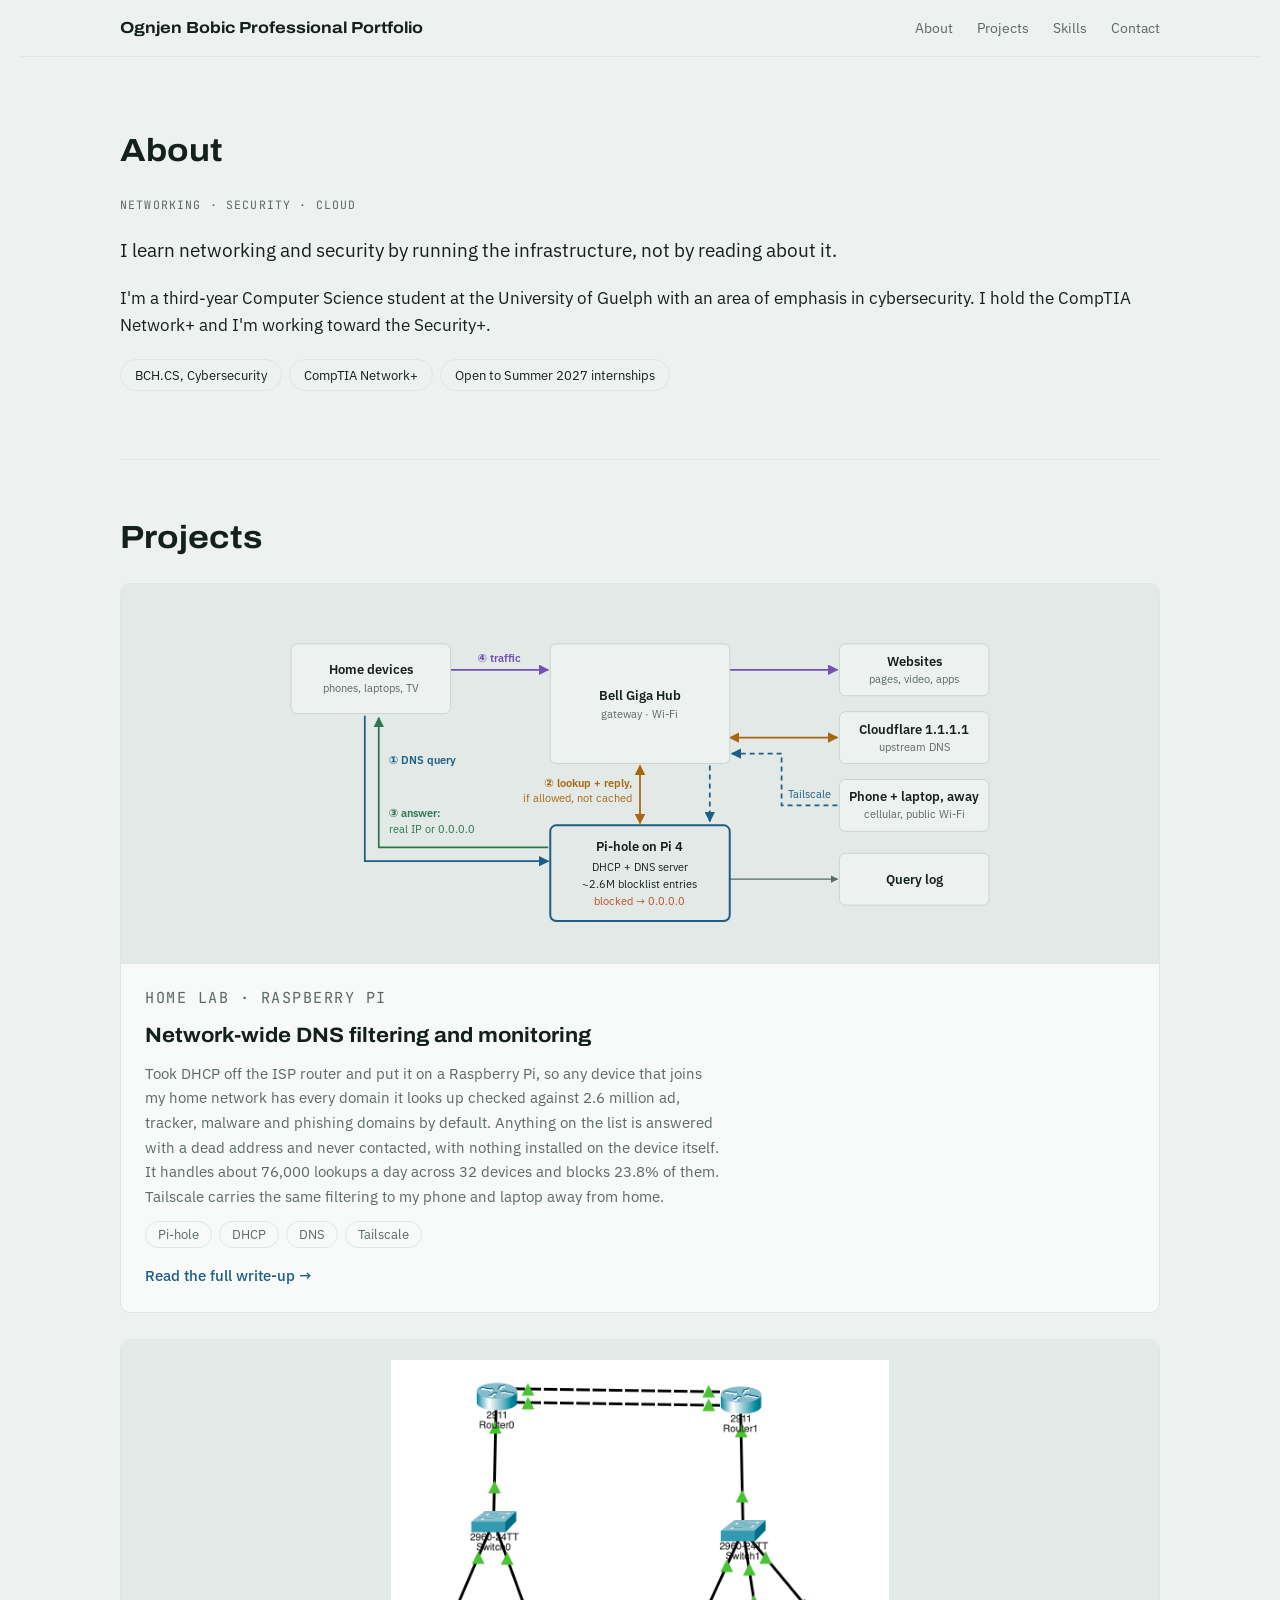
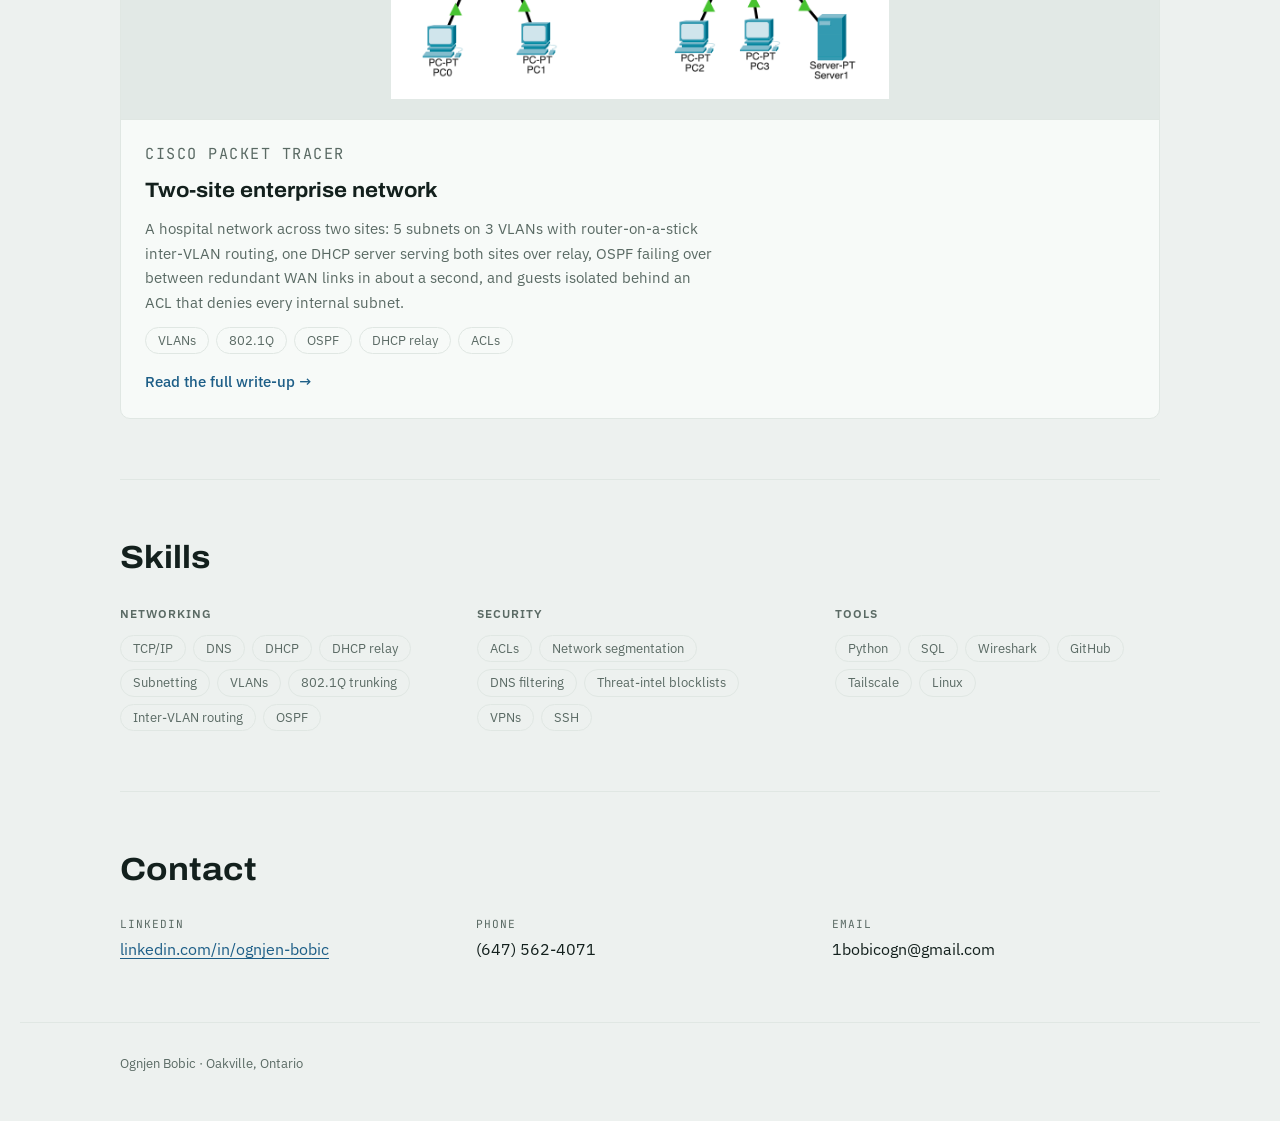
==== index.html @ 30f72a2c "Portfolio site: networking and security project write-ups Static site, no build step. Home page plus" ====
<!doctype html>
<html lang="en">
<head>
<meta charset="utf-8">
<meta name="viewport" content="width=device-width, initial-scale=1, viewport-fit=cover">
<title>Ognjen Bobic Portfolio</title>
<meta name="description" content="Networking and security projects by Ognjen Bobic: a Raspberry Pi running DHCP, DNS and filtering for a 32-device network, and a two-site enterprise network built in Cisco Packet Tracer.">
<link rel="preconnect" href="https://fonts.googleapis.com">
<link rel="preconnect" href="https://fonts.gstatic.com" crossorigin>
<link rel="stylesheet" href="https://fonts.googleapis.com/css2?family=Archivo:wdth,wght@75..125,500..800&family=IBM+Plex+Sans:wght@400;500;600&family=JetBrains+Mono:wght@400;500&display=swap">
<link rel="icon" href="favicon.svg" type="image/svg+xml">
<link rel="stylesheet" href="style.css">
</head>
<body>
<nav class="top"><div class="wrap">
  <a class="brand" href="#top">Ognjen Bobic Professional Portfolio</a>
  <ul>
    <li><a href="#about">About</a></li>
    <li><a href="#projects">Projects</a></li>
    <li><a href="#skills">Skills</a></li>
    <li><a href="#contact">Contact</a></li>
  </ul>
</div></nav>

<main class="wrap" id="top">

  <header class="hero" id="about">
    <h2 class="hero-title">About</h2>
    <div class="hero-text">
      <p class="label">Networking · Security · Cloud</p>
      <p class="lede">I learn networking and security by running the infrastructure, not by reading about it.</p>
      <p>I'm a third-year Computer Science student at the University of Guelph with an area of emphasis in cybersecurity. I hold the CompTIA Network+ and I'm working toward the Security+.</p>
      <ul class="facts">
        <li>BCH.CS, Cybersecurity</li>
        <li>CompTIA Network+</li>
        <li>Open to Summer 2027 internships</li>
      </ul>
    </div>
  </header>

  <section id="projects">
    <h2>Projects</h2>
    <div class="projects">
      <a class="pcard" href="pihole.html">
        <div class="thumb"><svg viewBox="0 0 760 340" role="img" aria-label="A device asks the Pi, the Pi checks with Cloudflare through the router only if needed, then the device connects through the router">
          <defs>
            <marker id="ar" viewBox="0 0 10 10" refX="9" refY="5" markerWidth="6" markerHeight="6" orient="auto-start-reverse"><path d="M0 0L10 5L0 10z" fill="var(--muted)"/></marker>
            <marker id="m1" viewBox="0 0 10 10" refX="9" refY="5" markerWidth="6" markerHeight="6" orient="auto-start-reverse"><path d="M0 0L10 5L0 10z" fill="var(--accent)"/></marker>
            <marker id="m2" viewBox="0 0 10 10" refX="9" refY="5" markerWidth="6" markerHeight="6" orient="auto-start-reverse"><path d="M0 0L10 5L0 10z" fill="var(--s2)"/></marker>
            <marker id="m3" viewBox="0 0 10 10" refX="9" refY="5" markerWidth="6" markerHeight="6" orient="auto-start-reverse"><path d="M0 0L10 5L0 10z" fill="var(--ok)"/></marker>
            <marker id="m4" viewBox="0 0 10 10" refX="9" refY="5" markerWidth="6" markerHeight="6" orient="auto-start-reverse"><path d="M0 0L10 5L0 10z" fill="var(--s4)"/></marker>
          </defs>
          <g fill="none" stroke-width="1.75">
            <path d="M190 66H288" stroke="var(--s4)" marker-end="url(#m4)"/>
            <path d="M470 66H578" stroke="var(--s4)" marker-end="url(#m4)"/>
            <path d="M104 112V258H288" stroke="var(--accent)" marker-end="url(#m1)"/>
            <path d="M288 244H118V114" stroke="var(--ok)" marker-end="url(#m3)"/>
            <path d="M380 220V162" stroke="var(--s2)" marker-start="url(#m2)" marker-end="url(#m2)"/>
            <path d="M470 134H578" stroke="var(--s2)" marker-start="url(#m2)" marker-end="url(#m2)"/>
            <path d="M578 202H522V150H472" stroke="var(--accent)" stroke-dasharray="5 4" marker-end="url(#m1)"/>
            <path d="M450 162V218" stroke="var(--accent)" stroke-dasharray="5 4" marker-end="url(#m1)"/>
            <path d="M470 276H578" stroke="var(--muted)" stroke-width="1.25" marker-end="url(#ar)"/>
          </g>
          <g font-family="IBM Plex Sans, system-ui, sans-serif" font-size="13">
            <rect x="30" y="40" width="160" height="70" rx="6" fill="var(--bg)" stroke="var(--line)"/>
            <text x="110" y="70" text-anchor="middle" font-weight="600" fill="var(--ink)">Home devices</text>
            <text x="110" y="88" text-anchor="middle" font-size="11.5" fill="var(--muted)">phones, laptops, TV</text>

            <rect x="290" y="40" width="180" height="120" rx="6" fill="var(--bg)" stroke="var(--line)"/>
            <text x="380" y="96" text-anchor="middle" font-weight="600" fill="var(--ink)">Bell Giga Hub</text>
            <text x="380" y="114" text-anchor="middle" font-size="11.5" fill="var(--muted)">gateway · Wi-Fi</text>

            <rect x="580" y="40" width="150" height="52" rx="6" fill="var(--bg)" stroke="var(--line)"/>
            <text x="655" y="62" text-anchor="middle" font-weight="600" fill="var(--ink)">Websites</text>
            <text x="655" y="79" text-anchor="middle" font-size="11.5" fill="var(--muted)">pages, video, apps</text>

            <rect x="580" y="108" width="150" height="52" rx="6" fill="var(--bg)" stroke="var(--line)"/>
            <text x="655" y="130" text-anchor="middle" font-weight="600" fill="var(--ink)">Cloudflare 1.1.1.1</text>
            <text x="655" y="147" text-anchor="middle" font-size="11.5" fill="var(--muted)">upstream DNS</text>

            <rect x="580" y="176" width="150" height="52" rx="6" fill="var(--bg)" stroke="var(--line)"/>
            <text x="655" y="198" text-anchor="middle" font-weight="600" fill="var(--ink)">Phone + laptop, away</text>
            <text x="655" y="215" text-anchor="middle" font-size="11.5" fill="var(--muted)">cellular, public Wi-Fi</text>

            <rect x="290" y="222" width="180" height="96" rx="6" fill="var(--tint)" stroke="var(--accent)" stroke-width="2"/>
            <text x="380" y="248" text-anchor="middle" font-weight="600" fill="var(--ink)">Pi-hole on Pi 4</text>
            <text x="380" y="268" text-anchor="middle" font-size="11.5" fill="var(--ink)">DHCP + DNS server</text>
            <text x="380" y="285" text-anchor="middle" font-size="11.5" fill="var(--ink)">~2.6M blocklist entries</text>
            <text x="380" y="302" text-anchor="middle" font-size="11.5" fill="var(--block)">blocked → 0.0.0.0</text>

            <rect x="580" y="250" width="150" height="52" rx="6" fill="var(--bg)" stroke="var(--line)"/>
            <text x="655" y="281" text-anchor="middle" font-weight="600" fill="var(--ink)">Query log</text>

            <text x="239" y="58" text-anchor="middle" font-size="11.5" font-weight="600" fill="var(--s4)">④ traffic</text>
            <text x="128" y="160" font-size="11.5" font-weight="600" fill="var(--accent)">① DNS query</text>
            <text x="128" y="214" font-size="11.5" font-weight="600" fill="var(--ok)">③ answer:</text>
            <text x="128" y="230" font-size="11.5" fill="var(--ok)">real IP or 0.0.0.0</text>
            <text x="372" y="184" text-anchor="end" font-size="11.5" font-weight="600" fill="var(--s2)">② lookup + reply,</text>
            <text x="372" y="199" text-anchor="end" font-size="11.5" fill="var(--s2)">if allowed, not cached</text>
            <text x="550" y="195" font-size="11.5" fill="var(--accent)" text-anchor="middle">Tailscale</text>
          </g>
        </svg></div>
        <div class="pbody">
          <p class="label">Home lab · Raspberry Pi</p>
          <h3>Network-wide DNS filtering and monitoring</h3>
          <p>Took DHCP off the ISP router and put it on a Raspberry Pi, so any device that joins my home network has every domain it looks up checked against 2.6 million ad, tracker, malware and phishing domains by default. Anything on the list is answered with a dead address and never contacted, with nothing installed on the device itself. It handles about 76,000 lookups a day across 32 devices and blocks 23.8% of them. Tailscale carries the same filtering to my phone and laptop away from home.</p>
          <ul class="tags"><li>Pi-hole</li><li>DHCP</li><li>DNS</li><li>Tailscale</li></ul>
          <span class="go">Read the full write-up →</span>
        </div>
      </a>
      <a class="pcard" href="enterprise.html">
        <div class="thumb"><img src="img/enterprise-topology.png" alt="Cisco Packet Tracer topology with two routers, two switches, four PCs and a server" width="1102" height="750"></div>
        <div class="pbody">
          <p class="label">Cisco Packet Tracer</p>
          <h3>Two-site enterprise network</h3>
          <p>A hospital network across two sites: 5 subnets on 3 VLANs with router-on-a-stick inter-VLAN routing, one DHCP server serving both sites over relay, OSPF failing over between redundant WAN links in about a second, and guests isolated behind an ACL that denies every internal subnet.</p>
          <ul class="tags"><li>VLANs</li><li>802.1Q</li><li>OSPF</li><li>DHCP relay</li><li>ACLs</li></ul>
          <span class="go">Read the full write-up →</span>
        </div>
      </a>
    </div>
  </section>

  <section id="skills">
    <h2>Skills</h2>
    <div class="skills">
      <div><h3>Networking</h3><ul class="chips"><li>TCP/IP</li><li>DNS</li><li>DHCP</li><li>DHCP relay</li><li>Subnetting</li><li>VLANs</li><li>802.1Q trunking</li><li>Inter-VLAN routing</li><li>OSPF</li></ul></div>
      <div><h3>Security</h3><ul class="chips"><li>ACLs</li><li>Network segmentation</li><li>DNS filtering</li><li>Threat-intel blocklists</li><li>VPNs</li><li>SSH</li></ul></div>
      <div><h3>Tools</h3><ul class="chips"><li>Python</li><li>SQL</li><li>Wireshark</li><li>GitHub</li><li>Tailscale</li><li>Linux</li></ul></div>
    </div>
  </section>

  <section id="contact">
    <h2>Contact</h2>
    <ul class="contact">
      <li><span class="k">LinkedIn</span><a href="https://www.linkedin.com/in/ognjen-bobic-b04b88319/" target="_blank" rel="noopener">linkedin.com/in/ognjen-bobic</a></li>
      <li><span class="k">Phone</span><span class="val">(647) 562-4071</span></li>
      <li><span class="k">Email</span><span class="val">1bobicogn@gmail.com</span></li>
    </ul>
  </section>

</main>

<footer><div class="wrap">Ognjen Bobic · Oakville, Ontario</div></footer>
</body>
</html>
---- style.css ----
/* Layout: one centred page (1040px). Running text sits in a 660px column; figures, tables and diagrams break out to the full width. */
:root{
  /* colour */
  --bg:#EDF1EF; --surface:#F7FAF8; --ink:#13201D; --muted:#5A6A64;
  --line:#CBD5D0; --hair:#E0E7E3;
  --accent:#1D5E87; --block:#B9512A; --ok:#2C7651; --tint:#E2E9E6;
  --s2:#A8670F; --s4:#7150B8;
  /* type */
  --display:"Archivo","Arial Narrow",Arial,sans-serif;
  --body:"IBM Plex Sans",system-ui,-apple-system,"Segoe UI",sans-serif;
  --mono:"JetBrains Mono",ui-monospace,SFMono-Regular,Menlo,monospace;
  /* metrics */
  --page:1040px; --read:660px; --r:10px;
  --gap-section:56px; --gap-block:16px;
}
@media (prefers-color-scheme: dark){ :root:not([data-theme="light"]){
  --bg:#0E1513; --surface:#151F1C; --ink:#E2EBE7; --muted:#95A59F;
  --line:#2C3A34; --hair:#222E29;
  --accent:#7DB7DD; --block:#E78B60; --ok:#6CC395; --tint:#1A2623;
  --s2:#E2B04E; --s4:#B49CF0; color-scheme:dark } }
:root[data-theme="dark"]{
  --bg:#0E1513; --surface:#151F1C; --ink:#E2EBE7; --muted:#95A59F;
  --line:#2C3A34; --hair:#222E29;
  --accent:#7DB7DD; --block:#E78B60; --ok:#6CC395; --tint:#1A2623;
  --s2:#E2B04E; --s4:#B49CF0; color-scheme:dark }

*{box-sizing:border-box}
html{scroll-behavior:smooth}
@media (prefers-reduced-motion: reduce){ html{scroll-behavior:auto} }
html,body{margin:0}
body{
  background:var(--bg); color:var(--ink);
  font-family:var(--body); font-size:16.5px; line-height:1.62;
  padding-inline:20px;
}
img{max-width:100%}
[hidden]{display:none!important}
a{color:var(--accent); text-underline-offset:3px}
a:focus-visible{outline:2px solid var(--accent); outline-offset:3px; border-radius:2px}
code{font-family:var(--mono); font-size:.86em; background:var(--tint); padding:1px 5px; border-radius:3px}
p{margin:0}
h1,h2,h3{text-wrap:balance; margin:0}
.wrap{max-width:var(--page); margin-inline:auto}
.read{max-width:var(--read)}

/* ---------- nav ---------- */
nav.top{position:sticky; top:env(safe-area-inset-top,0px); z-index:5; background:var(--bg); border-bottom:1px solid var(--hair)}
nav.top .wrap{display:flex; flex-wrap:wrap; align-items:center; justify-content:space-between; gap:12px; padding-block:15px}
.brand{font-family:var(--display); font-weight:700; font-stretch:112%; font-size:1rem; text-decoration:none; color:var(--ink)}
nav.top ul{display:flex; flex-wrap:wrap; gap:24px; list-style:none; margin:0; padding:0; font-size:.9rem}
nav.top ul a{color:var(--muted); text-decoration:none}
nav.top ul a:hover{color:var(--ink)}

/* ---------- shared bits ---------- */
.label{font-family:var(--mono); font-size:.72rem; letter-spacing:.1em; text-transform:uppercase; color:var(--muted); margin:0}

/* one chip style everywhere: tags, facts, skills */
.chips,.tags,.facts{display:flex; flex-wrap:wrap; gap:7px; margin:0; padding:0; list-style:none}
.chips li,.tags li,.facts li{
  font-size:.8rem; line-height:1.5; color:var(--muted);
  border:1px solid var(--hair); border-radius:999px; padding:3px 12px;
}
.facts li{font-size:.84rem; padding:5px 14px; color:var(--ink)}

/* ---------- home: hero ---------- */
.hero{display:flex; flex-direction:column; gap:28px; padding-block:76px 68px}
.hero-title{font-family:var(--display); font-weight:700; font-stretch:110%; font-size:2rem; line-height:1.1}
.hero-text{display:flex; flex-direction:column; align-items:flex-start; gap:20px}
.lede{font-size:1.2rem; line-height:1.6}
/* kept for re-use: hero photo, currently not in the markup */
.hero-photo{margin:0; width:100%; display:flex; flex-direction:column; min-height:0}
.hero-photo-frame{position:relative; flex:1; min-height:0}
.hero-photo img{position:absolute; inset:0; display:block; width:100%; height:100%; object-fit:cover; object-position:50% 72%; border-radius:var(--r)}
.hero-photo figcaption{font-size:.78rem; color:var(--muted); line-height:1.5; margin:0 0 16px; white-space:nowrap; overflow:hidden; text-overflow:ellipsis}

/* ---------- home: sections ---------- */
section{padding-block:60px; border-top:1px solid var(--hair)}
section > h2{font-family:var(--display); font-weight:700; font-stretch:110%; font-size:2rem; line-height:1.1; margin-bottom:28px}

/* project cards */
.projects{display:flex; flex-direction:column; gap:26px}
.pcard{
  display:flex; flex-direction:column; overflow:hidden; color:inherit; text-decoration:none;
  border:1px solid var(--hair); border-radius:var(--r); background:var(--surface);
  transition:border-color .15s, transform .15s;
}
.pcard:hover{border-color:var(--line); transform:translateY(-2px)}
.pcard .thumb{height:380px; padding:20px; background:var(--tint); border-bottom:1px solid var(--hair); display:flex; align-items:center; justify-content:center; overflow:hidden}
.pcard .thumb img{display:block; width:auto; height:auto; max-width:100%; max-height:100%}
.pcard .thumb svg{display:block; width:100%; height:100%}
.pcard .pbody{display:flex; flex-direction:column; gap:12px; padding:22px 24px 24px; flex:1}
.pcard h3{font-family:var(--display); font-weight:700; font-stretch:106%; font-size:1.3rem; line-height:1.25}
.pcard p{color:var(--muted); font-size:.95rem; max-width:64ch}
.pcard .go{margin-top:auto; padding-top:4px; font-size:.92rem; font-weight:500; color:var(--accent)}
.pcard:hover .go{text-decoration:underline; text-underline-offset:3px}

/* skills */
.skills{display:grid; grid-template-columns:repeat(3,minmax(0,1fr)); gap:32px}
.skills > div{display:flex; flex-direction:column; gap:12px}
.skills h3{font-family:var(--body); font-size:.78rem; font-weight:600; letter-spacing:.08em; text-transform:uppercase; color:var(--muted)}

/* contact */
.contact{display:grid; grid-template-columns:repeat(3,minmax(0,1fr)); gap:28px; margin:0; padding:0; list-style:none}
.contact li{display:flex; flex-direction:column; gap:4px}
.contact .k{font-family:var(--mono); font-size:.7rem; letter-spacing:.09em; text-transform:uppercase; color:var(--muted)}
.contact a,.contact .val{font-size:.98rem; user-select:all; overflow-wrap:anywhere}
.contact .val{font-variant-numeric:tabular-nums}

footer{padding-block:30px 46px; border-top:1px solid var(--hair); color:var(--muted); font-size:.82rem}

/* ---------- project pages ---------- */
.page-head{display:flex; flex-direction:column; gap:14px; padding-block:46px 8px}
.back{align-self:flex-start; font-size:.9rem; color:var(--muted); text-decoration:none; margin-bottom:14px}
.back:hover{color:var(--ink)}
.page-head h1{font-family:var(--display); font-weight:800; font-stretch:116%; font-size:clamp(2.1rem,5vw,3.1rem); line-height:1.04; letter-spacing:-.01em}

/* the body is one flex column, so spacing never depends on margins */
.project-body{display:flex; flex-direction:column; gap:var(--gap-section); padding-block:34px 72px; border-top:0}
.block{display:flex; flex-direction:column; gap:var(--gap-block); align-items:flex-start}
.block > p,.block > ol,.block > pre{width:100%}
.block > h3{font-family:var(--display); font-weight:700; font-stretch:106%; font-size:1.4rem; line-height:1.2}
.block > .tbl,.block > .diagram,.block > .pair,.block > .split{width:100%}

/* intro block under the title */
.intro{gap:18px}
.intro p{font-size:1.06rem; color:var(--ink)}

/* stats: hairlines instead of a box */
.stats{
  display:grid; grid-template-columns:repeat(4,minmax(0,1fr)); gap:26px;
  width:100%; padding-block:22px; border-top:1px solid var(--line); border-bottom:1px solid var(--line);
}
.stats div{display:flex; flex-direction:column; gap:2px}
.stats strong{font-family:var(--display); font-stretch:114%; font-size:1.8rem; font-weight:700; font-variant-numeric:tabular-nums; line-height:1.1}
.stats span{font-size:.82rem; color:var(--muted); line-height:1.4}

/* figures */
figure{margin:0}
.shot{width:100%}
.shot img{display:block; width:100%; height:auto; border-radius:var(--r); box-shadow:0 0 0 1px var(--hair), 0 1px 3px rgba(0,0,0,.05)}
.shot.sm{max-width:420px}
.shot.md{max-width:600px}
.shot.lg{max-width:740px}
figcaption{font-size:.84rem; color:var(--muted); line-height:1.5; margin-top:10px; max-width:var(--read)}
.cap{font-size:.84rem; color:var(--muted); line-height:1.5; max-width:var(--read)}

.diagram{overflow-x:auto; border-radius:var(--r); box-shadow:0 0 0 1px var(--hair); background:var(--surface); padding:16px}
.diagram svg{display:block; min-width:640px; width:100%; height:auto}

/* two-up rows */
.split{display:grid; grid-template-columns:minmax(0,1fr) minmax(0,1fr); gap:40px; align-items:start}
.split > div{display:flex; flex-direction:column; gap:var(--gap-block); align-items:flex-start}
.pair{display:grid; grid-template-columns:minmax(0,1fr) minmax(0,1fr); gap:24px; align-items:start}
/* figure sized to sit level with the text column beside it, caption at body size */
.split .shot.match{width:auto}
.split .shot.match img{width:auto; height:auto; max-height:430px; max-width:100%}
.split .shot.match figcaption{font-size:inherit; line-height:1.62; max-width:none}

/* numbered steps */
ol.steps{list-style:none; counter-reset:s; margin:0; padding:0; display:flex; flex-direction:column; gap:11px}
ol.steps li{counter-increment:s; position:relative; padding-left:30px}
ol.steps li::before{content:counter(s); position:absolute; left:0; top:0; font-family:var(--mono); font-size:.76rem; color:var(--accent); line-height:1.95}

/* ACL rules: hairline rows, no box */
ol.rules{list-style:none; margin:0; padding:0; display:flex; flex-direction:column}
ol.rules li{display:grid; grid-template-columns:26px 58px minmax(0,1fr); gap:14px; align-items:baseline; padding-block:11px; border-top:1px solid var(--hair)}
ol.rules li:last-child{border-bottom:1px solid var(--hair)}
ol.rules li::before{content:attr(data-seq); font-family:var(--mono); font-size:.76rem; color:var(--muted)}
.verb{font-family:var(--mono); font-size:.74rem; font-weight:500; text-align:center; padding:2px 0; border-radius:4px}
.verb.permit{color:var(--ok); background:color-mix(in srgb,var(--ok) 13%,transparent)}
.verb.deny{color:var(--block); background:color-mix(in srgb,var(--block) 13%,transparent)}

/* tables: row rules only */
.tbl{overflow-x:auto}
table{border-collapse:collapse; width:100%; min-width:520px; font-size:.9rem}
th,td{text-align:left; padding:11px 18px 11px 0; vertical-align:top}
th{font-family:var(--mono); font-size:.68rem; text-transform:uppercase; letter-spacing:.08em; color:var(--muted); font-weight:500; border-bottom:1px solid var(--line); padding-bottom:9px}
td{border-bottom:1px solid var(--hair)}
tbody tr:last-child td{border-bottom:0}
.n{text-align:right; font-family:var(--mono); font-variant-numeric:tabular-nums; white-space:nowrap; padding-right:0}
.mono-cell{font-family:var(--mono)}

pre{margin:0; background:var(--surface); border-radius:var(--r); box-shadow:0 0 0 1px var(--hair); padding:15px 18px; overflow-x:auto; font-family:var(--mono); font-size:.83rem; line-height:1.6}
pre code{background:none; padding:0; font-size:1em}
.callout{border-left:2px solid var(--accent); padding:2px 0 2px 16px; color:var(--muted); max-width:var(--read)}

/* ---------- responsive ---------- */
@media (max-width:860px){
  :root{--gap-section:44px}
  .hero{padding-block:46px 40px; gap:24px}
  .skills,.contact{grid-template-columns:1fr}
  .pcard .thumb{height:220px; padding:12px}
  .split,.pair{grid-template-columns:1fr; gap:26px}
  .stats{grid-template-columns:repeat(2,minmax(0,1fr)); gap:22px}
  section{padding-block:48px}
}
@media (max-width:520px){
  body{padding-inline:16px}
  .stats{grid-template-columns:1fr; gap:18px}
  ol.rules li{grid-template-columns:26px minmax(0,1fr); row-gap:4px}
  ol.rules li .verb{grid-column:2; justify-self:start; padding-inline:9px}
  ol.rules li span:last-child{grid-column:2}
}
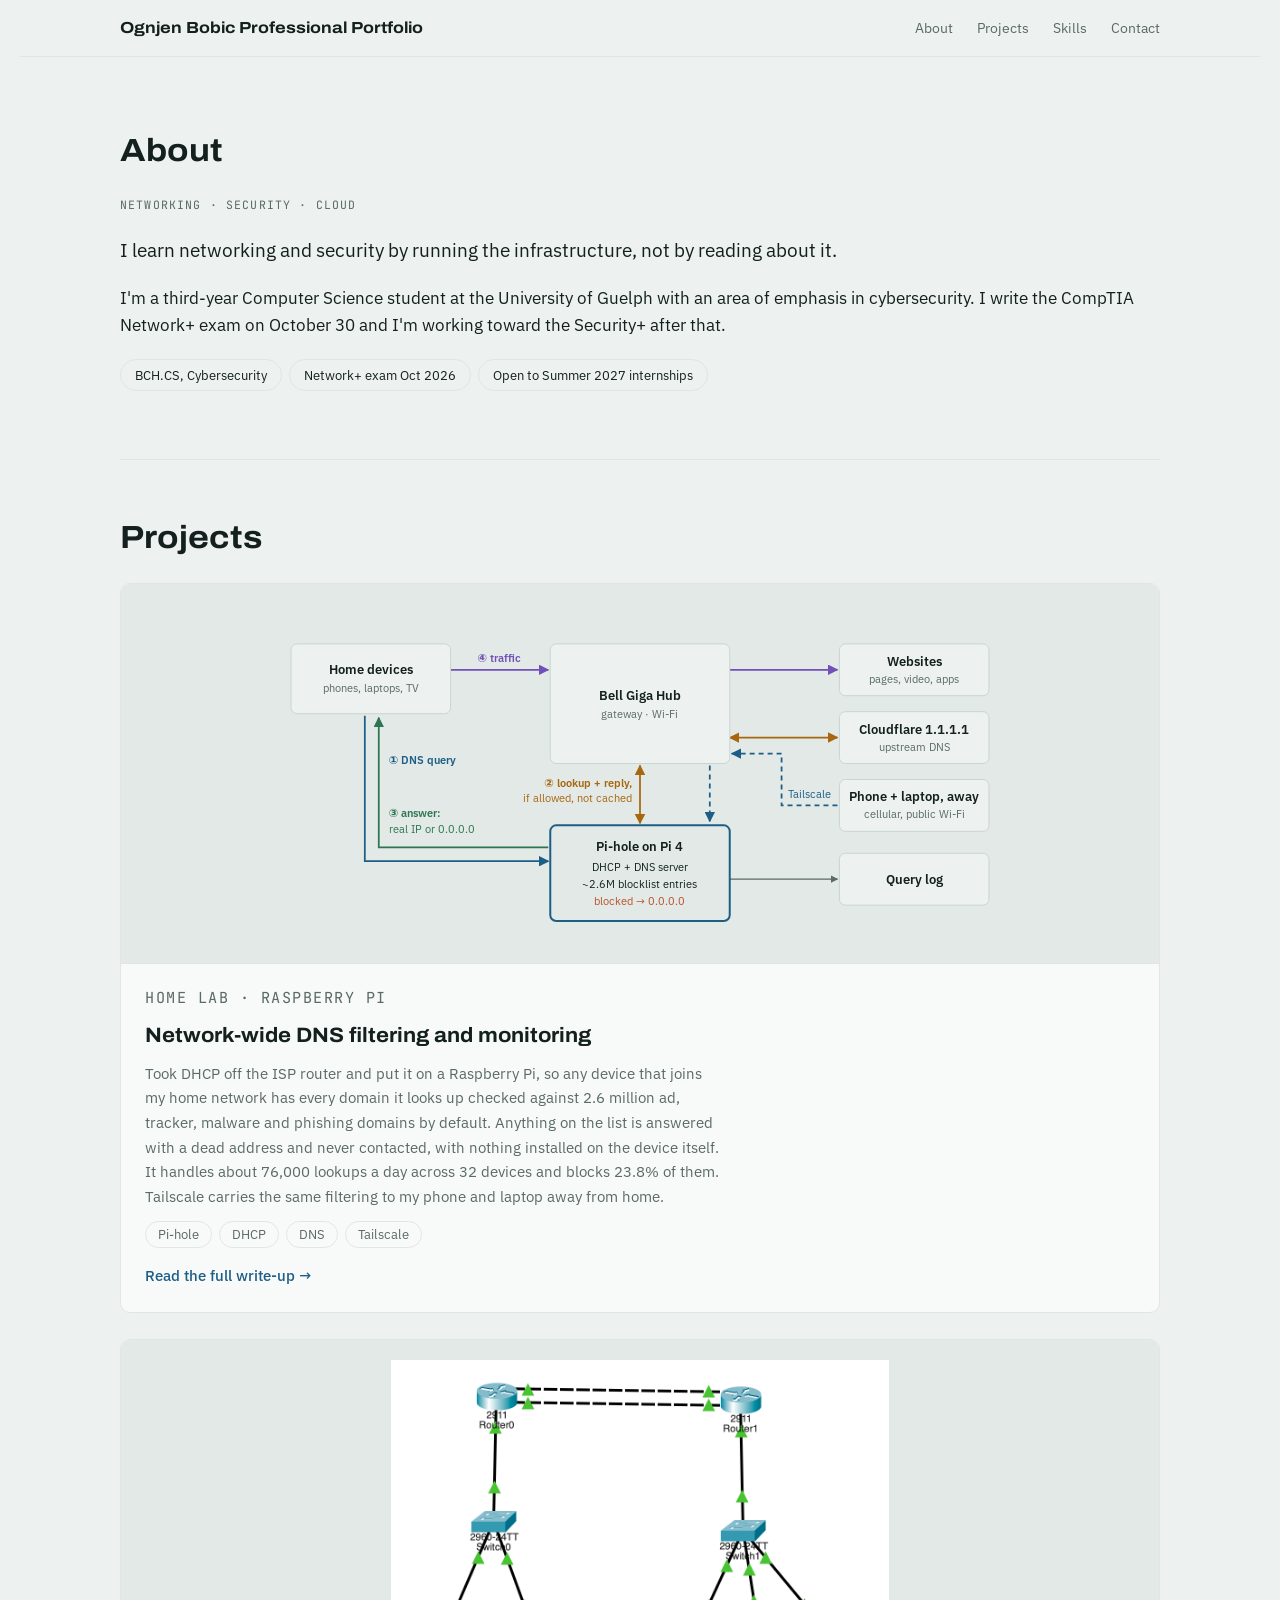
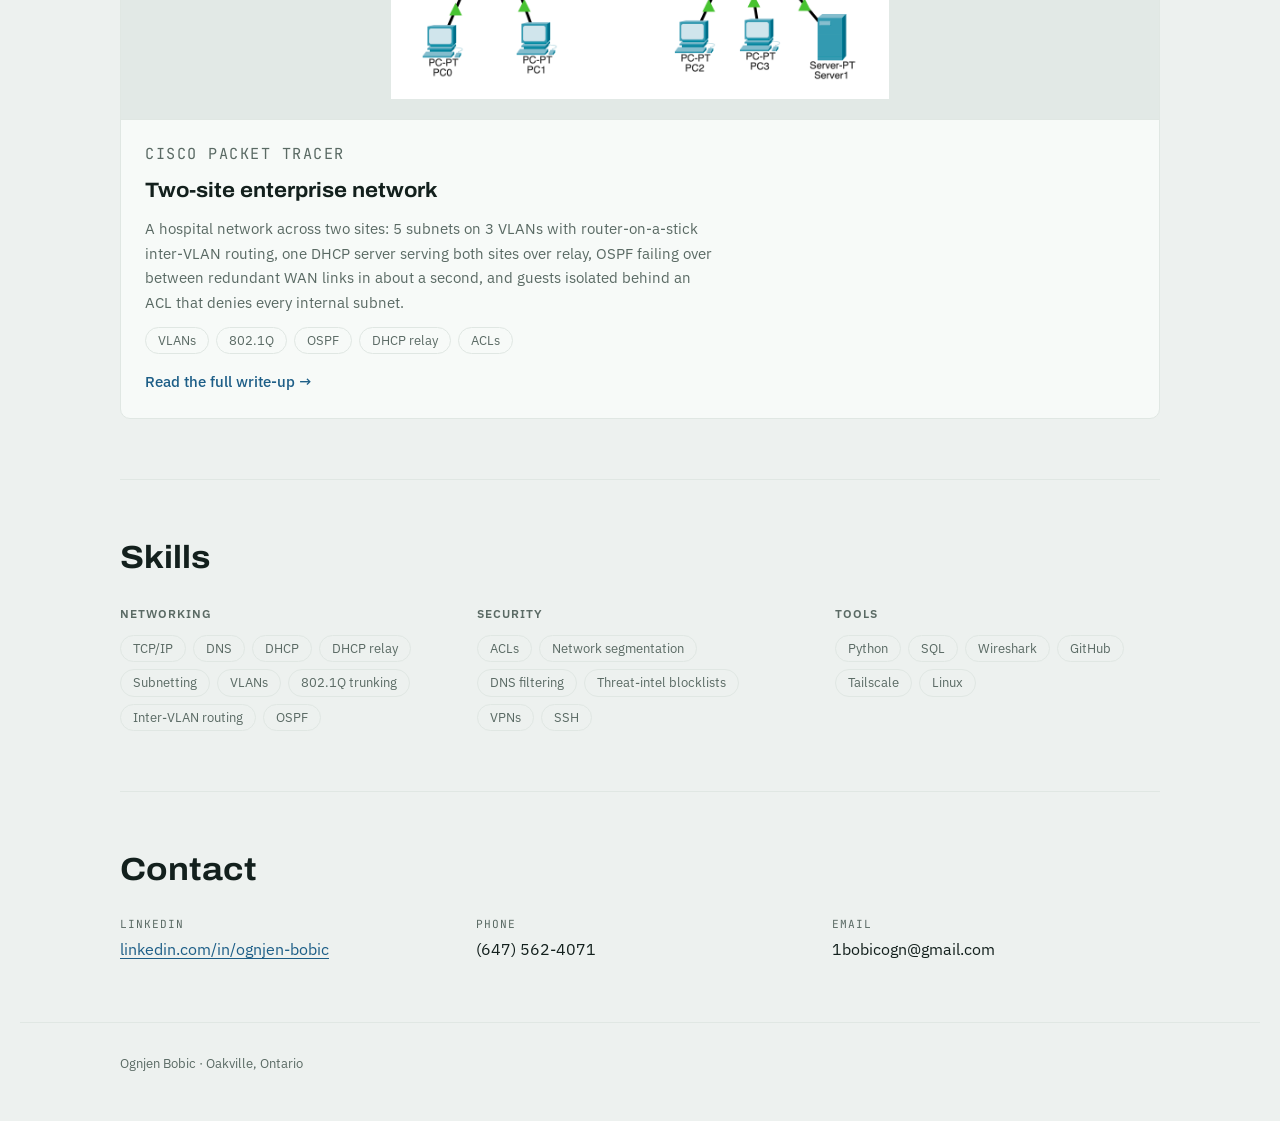
==== commit 5ce11248: "Correct Network+ status: exam upcoming, not yet certified About section said "I hold the CompTIA Net" ====
--- a/index.html
+++ b/index.html
@@ -29,10 +29,10 @@
     <div class="hero-text">
       <p class="label">Networking · Security · Cloud</p>
       <p class="lede">I learn networking and security by running the infrastructure, not by reading about it.</p>
-      <p>I'm a third-year Computer Science student at the University of Guelph with an area of emphasis in cybersecurity. I hold the CompTIA Network+ and I'm working toward the Security+.</p>
+      <p>I'm a third-year Computer Science student at the University of Guelph with an area of emphasis in cybersecurity. I write the CompTIA Network+ exam on October 30 and I'm working toward the Security+ after that.</p>
       <ul class="facts">
         <li>BCH.CS, Cybersecurity</li>
-        <li>CompTIA Network+</li>
+        <li>Network+ exam Oct 2026</li>
         <li>Open to Summer 2027 internships</li>
       </ul>
     </div>
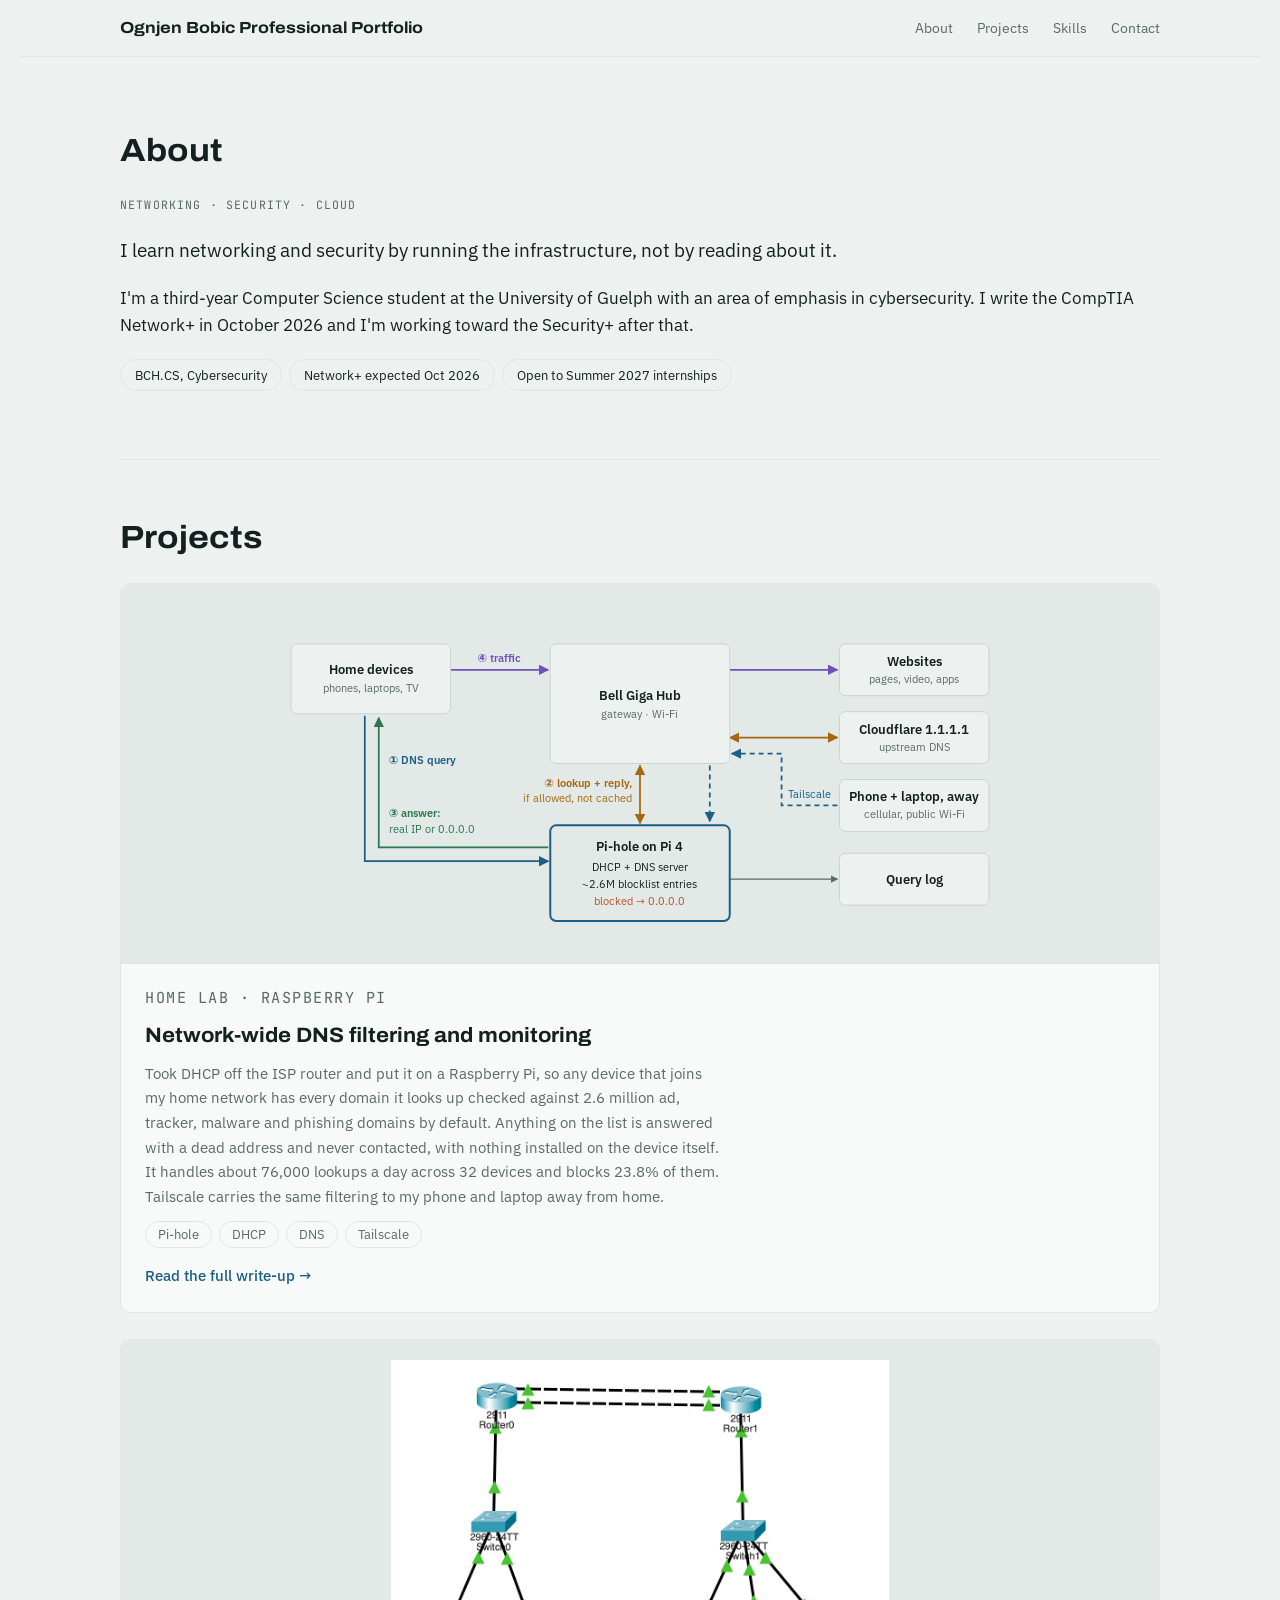
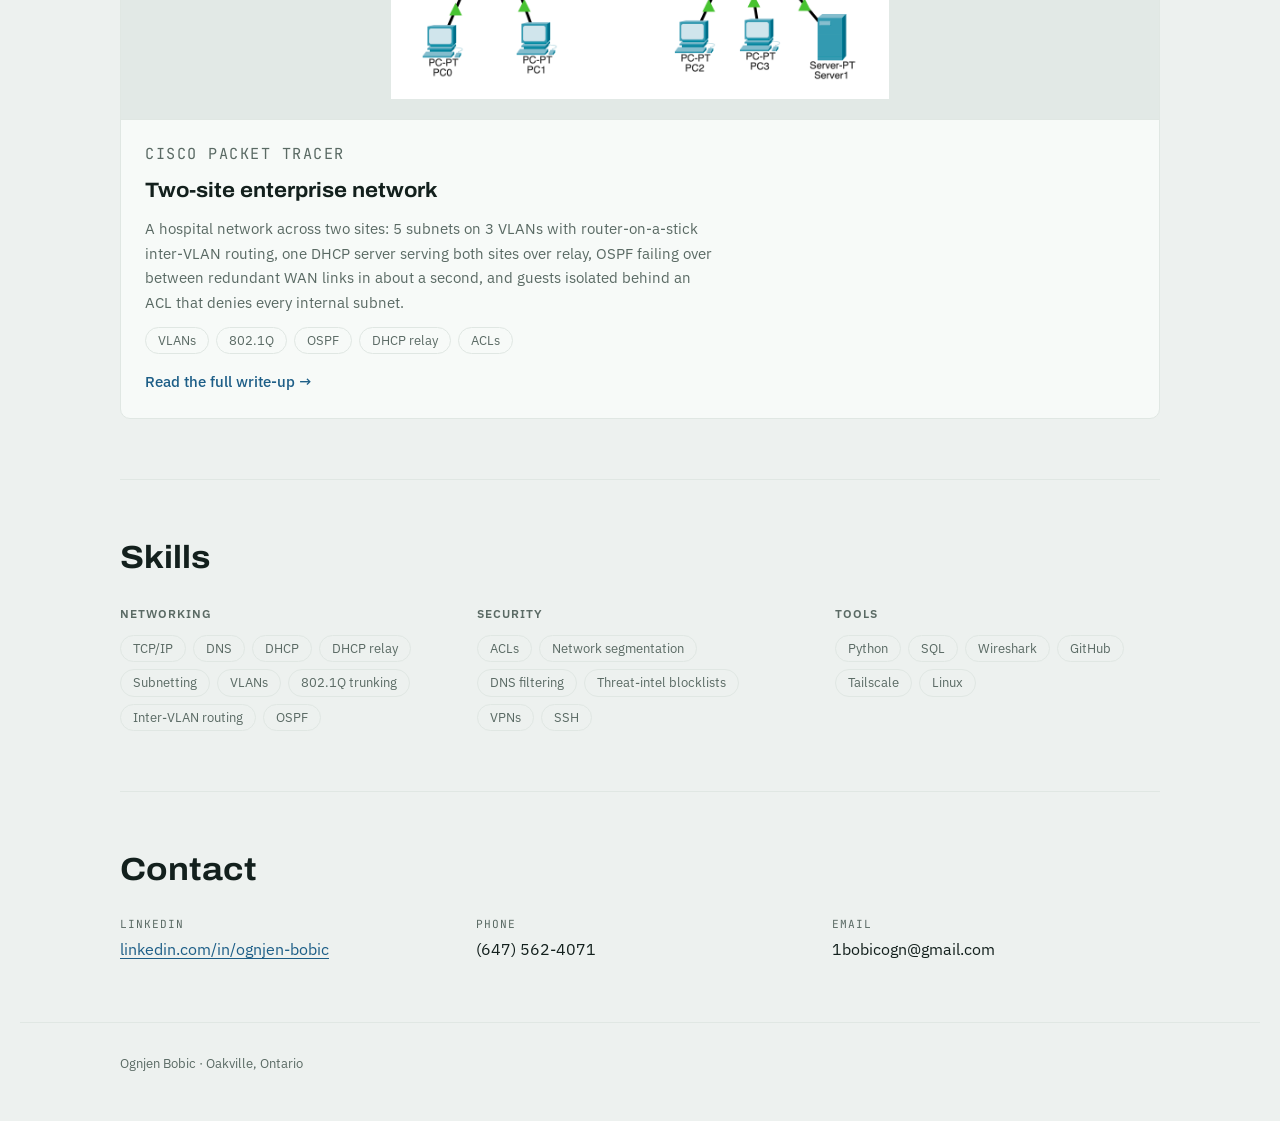
==== commit 0f2b210b: "Match site Network+ wording to resume: expected October 2026 Co-Authored-By: Claude Opus 5 <noreply@" ====
--- a/index.html
+++ b/index.html
@@ -29,10 +29,10 @@
     <div class="hero-text">
       <p class="label">Networking · Security · Cloud</p>
       <p class="lede">I learn networking and security by running the infrastructure, not by reading about it.</p>
-      <p>I'm a third-year Computer Science student at the University of Guelph with an area of emphasis in cybersecurity. I write the CompTIA Network+ exam on October 30 and I'm working toward the Security+ after that.</p>
+      <p>I'm a third-year Computer Science student at the University of Guelph with an area of emphasis in cybersecurity. I write the CompTIA Network+ in October 2026 and I'm working toward the Security+ after that.</p>
       <ul class="facts">
         <li>BCH.CS, Cybersecurity</li>
-        <li>Network+ exam Oct 2026</li>
+        <li>Network+ expected Oct 2026</li>
         <li>Open to Summer 2027 internships</li>
       </ul>
     </div>
